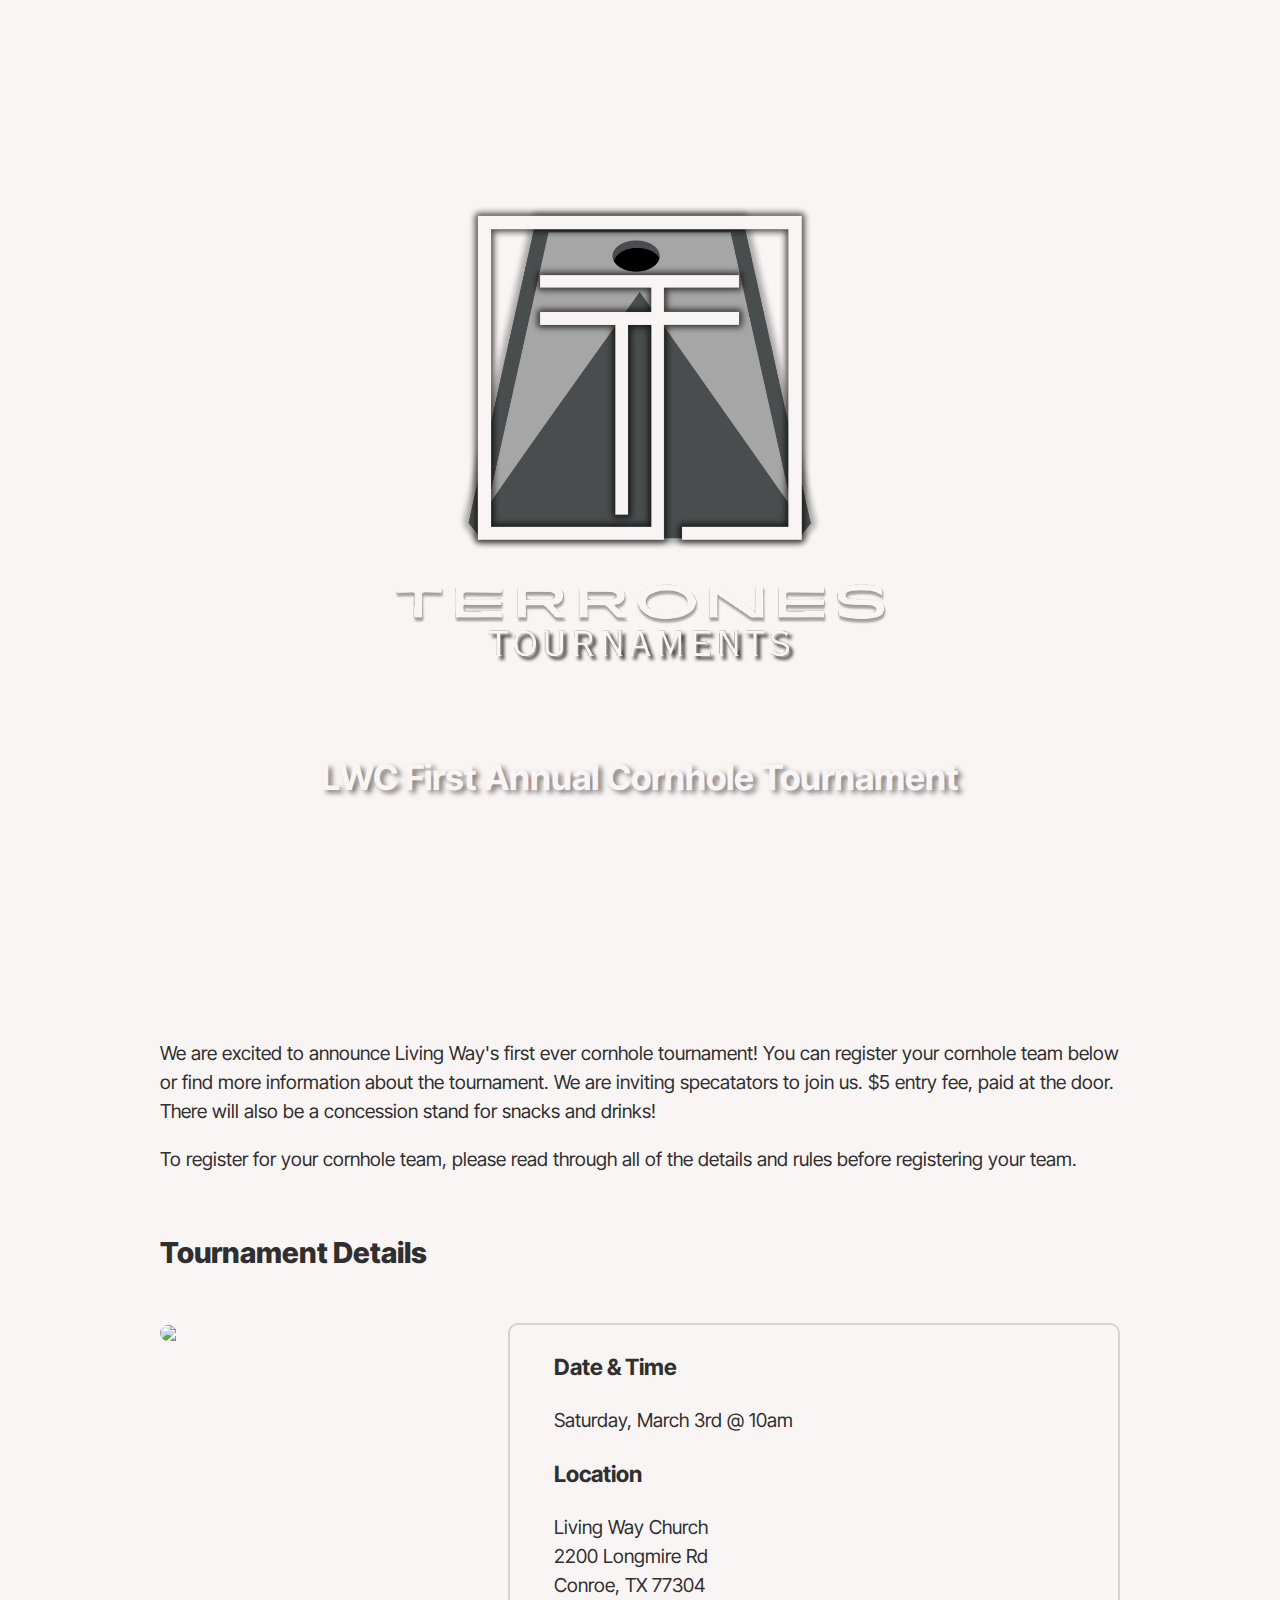
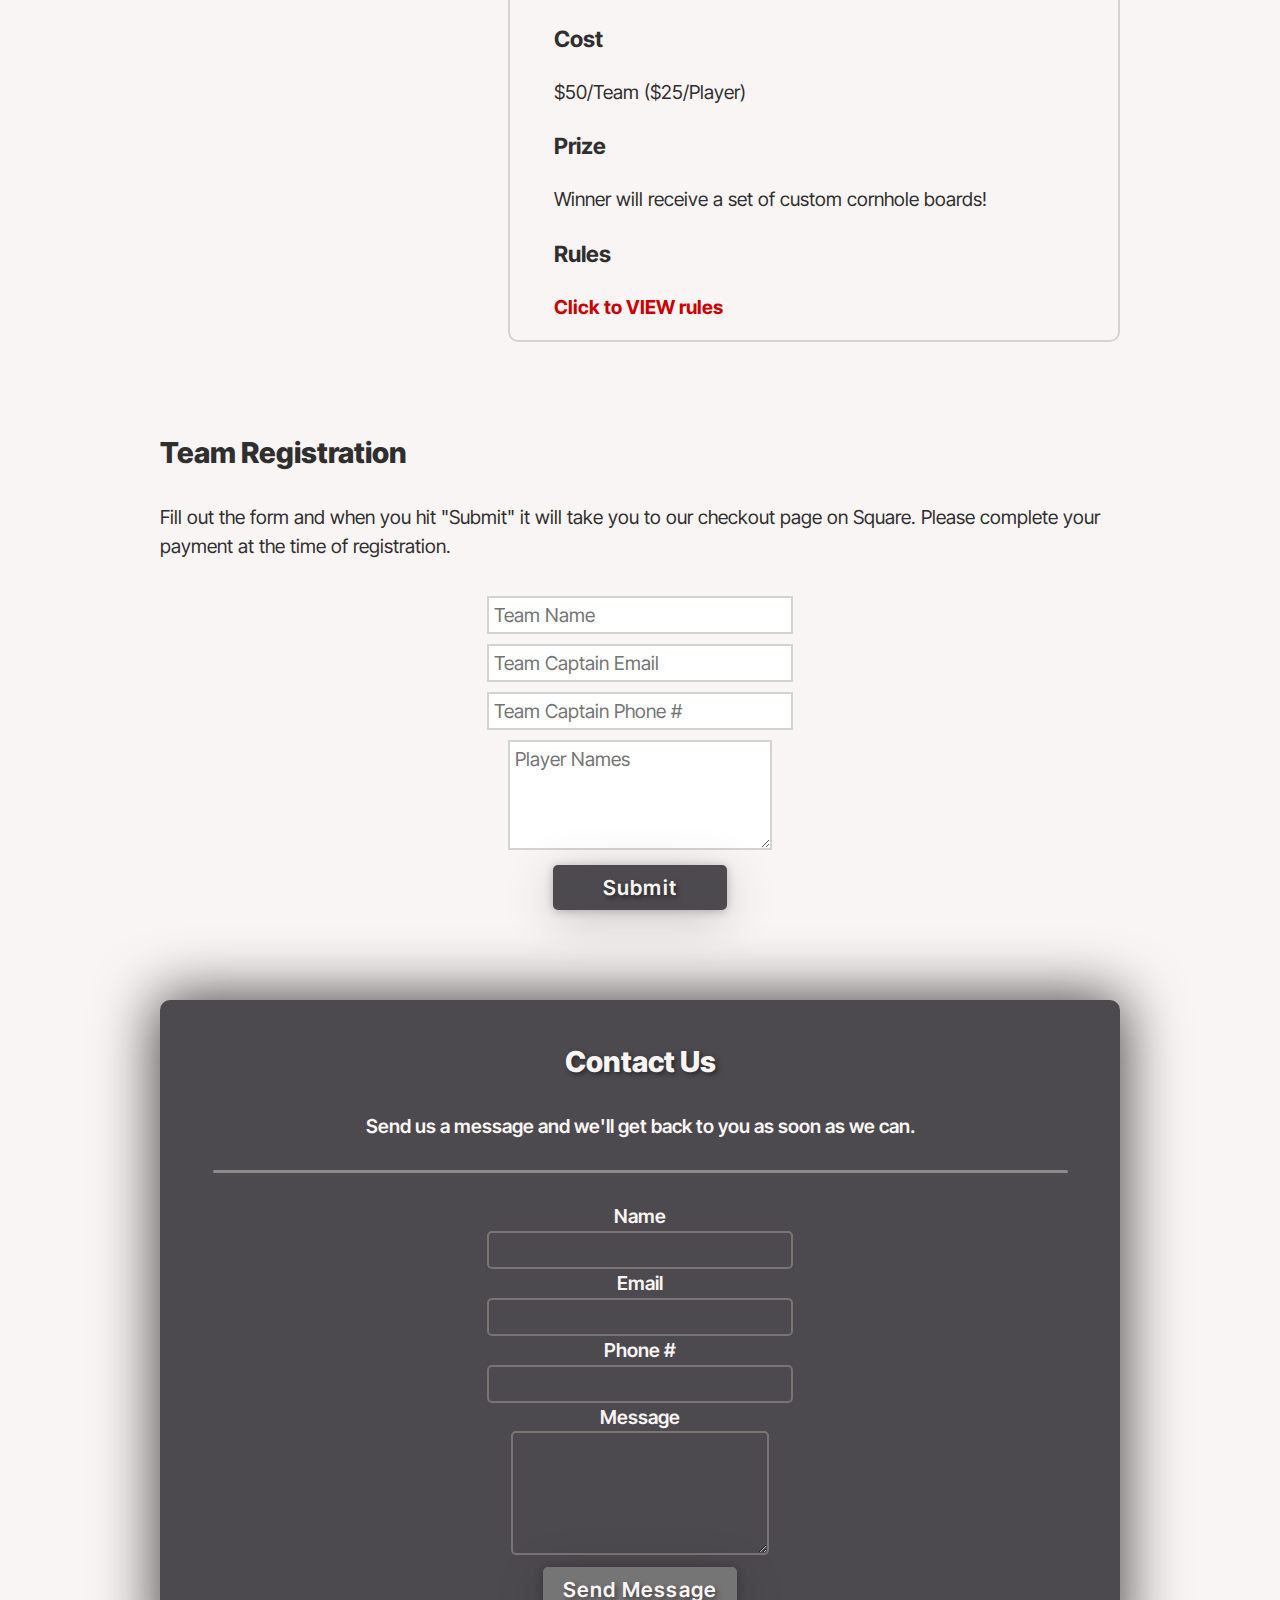
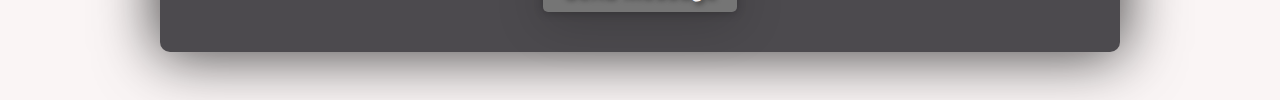
==== index.html @ 31ad22fb "Add files via upload" ====
<!DOCTYPE html>
<html lang="en">
<head>
    <meta charset="UTF-8">
    <meta name="viewport" content="width=device-width, initial-scale=1.0">
    <link rel="stylesheet" href="styles.css">
    <link rel="stylesheet" href="mq-styles.css">

    <title>Cornhole Registration</title>


</head>
<body>
        <header>
            <div id="logo">
                <img src="logo-shadow.svg">
            </div>
            <div>
                <h1>LWC First Annual Cornhole Tournament</h1>
            </div>
        </header>

        <main>
            <p>We are excited to announce Living Way's first ever cornhole tournament! You can register your cornhole team below or find more information about the tournament. We are inviting specatators to join us. $5 entry fee, paid at the door. There will also be a concession stand for snacks and drinks!</p>
            <p>To register for your cornhole team, please read through all of the details and rules before registering your team.</p>

            <section id="details">
                <h2>Tournament Details</h2>
                
                <div id="details-div">
                    <div>
                        <img src="details-img2.svg">
                    </div>
                    <div id="details-content">
                        <ul>
                            <li><h3>Date & Time</h3>Saturday, March 3rd @ 10am</li>
                            <li><h3>Location</h3>Living Way Church<br>2200 Longmire Rd<br>Conroe, TX 77304</li>
                            <li><h3>Cost</h3>$50/Team ($25/Player)</li>
                            <li><h3>Prize</h3>Winner will receive a set of custom cornhole boards!</li>
                            <li><h3>Rules</h3><a href="Corn Hole Rules.doc" target="_blank"
                                rel="noopener" ><strong>Click to VIEW rules</strong></a></li>
                        </ul>
                    </div>
                </div>
            </section>

            <section id="form">
                <h2>Team Registration</h2>
                <p>Fill out the form and when you hit "Submit" it will take you to our checkout page on Square. Please complete your payment at the time of registration.</p>
                
                <div id="form-div">
                    <form id="registration-form" action="https://api.web3forms.com/submit" method="POST">
                        <input type="hidden" name="access_key" value="31a0601c-e412-4dc1-ada0-39ba0cebb1fd">
                        <input type="text" placeholder="Team Name" id="team-name" name="Team Name" required>
                        <input type="email" placeholder="Team Captain Email" id="team-email" name="Team Caption's Email" required>
                        <input type="tel" placeholder="Team Captain Phone #" id="team-phone" name="Team Caption's Phone #" required>
                        <textarea id="team-players" placeholder="Player Names" name="Team Players" required></textarea>

                        <input type="checkbox" name="botcheck" class="hidden" style="display: none;">

                        <input type="hidden" name="redirect" value="https://square.link/u/a7g8qgEk">
                        <button type="submit">Submit</button>
                    </form>
                </div>
            </section>

            <section id="contact">
                <h2>Contact Us</h2>
                <p>Send us a message and we'll get back to you as soon as we can.</p>
                <div id="line"></div>

                <div id="contact-form">
                    <form action="https://api.web3forms.com/submit" method="POST">
                        <!-- Replace with your Access Key -->
                        <input type="hidden" name="access_key" value="31a0601c-e412-4dc1-ada0-39ba0cebb1fd">
                    
                        <!-- Form Inputs. Each input must have a name="" attribute -->
                        
                        <label for="name">Name</label>
                        <div>
                            <input type="text" name="Name" id="name" required>
                        </div>
                        
                        <label for="email">Email</label>
                        <div>
                            <input type="email" name="Email" id="email" required>
                        </div>

                        <label for="number">Phone #</label>
                        <div>
                            <input type="tel" name="Number" id="number" required>
                        </div>
                        
                        <label for="message">Message</label>
                        <div>
                            <textarea name="Message" id="message" required></textarea>
                        </div>
                    
                        <!-- Honeypot Spam Protection -->
                        <input type="checkbox" name="botcheck" class="hidden" style="display: none;">
                    
                        <!-- Custom Confirmation / Success Page -->
                        <!-- <input type="hidden" name="redirect" value="https://mywebsite.com/thanks.html"> -->
                    
                        <button type="submit">Send Message</button>
                    
                    </form>
                </div>
            </section>
        </main>
</body>
</html>
---- styles.css ----
@import url('https://fonts.googleapis.com/css2?family=Inter+Tight:ital,wght@0,100..900;1,100..900&family=Anton&display=swap');


body {
    margin: 0;
    padding: 0;
    height: 100vh;
    background-color: #faf5f5;
    text-align: center;
}

header {
    /* background-color: #263d36; */
    background-image: url("background.svg");
    background-position: center top;
    background-repeat: no-repeat;
    background-size: cover;
    line-height: 1.2;
    padding: 10vw 2em;
    text-align: center;
}

main {
    margin: 0 auto;
    padding: 3em 1em;
    max-width: 60em;
    line-height: 1.5;
    color: #302f2f;
    font-family: "Inter Tight";
}

.default {
    /* padding: 0 10px;
    margin: auto;
    position: relative;
    width: 100%;
    max-width: 1280px; */
}

#logo img {
    max-width: 600px;
}

#logo img,
#details img {
    width: 100%;
}

#details img {
    border-radius: 8px;
}

h1 {
    font-size: 2.2rem;
    margin-bottom: 1.3em;
    color: #faf5f5;
    /* font-family: "Anton"; */
    font-family: "Inter Tight";
    text-shadow: 4px 3px 5px rgba(0,0,0,0.5);
}

h2 {
    margin-top: 1em;
    margin-bottom: 1em;
    padding-top: 1em;
    text-align: left;
    font-size: 1.8rem;
    font-weight: 800;
}

p {
    text-align: left;
    max-width: 60em;
    font-size: 1.2rem;
}

#details h2 {
    margin-bottom: 1.7em;
}

#details-content {
    background-color: #faf5f5;
    padding: 2px 4px;
    text-align: left;
    border: 2px solid #d3d3d3;
    border-radius: 10px;
}

ul {
    list-style: none;
}

li {
    font-size: 1.2rem;
}

a {
    color: #c00;
    text-decoration: none;
}

#details,
#form,
#contact {
    /* padding-top: 1rem; */
    padding-bottom: 2rem;
}

#registration-form {
    display: flex;
    flex-direction: column;
    align-items: center;
    gap: 10px;
}

#team-name,
#team-email,
#team-phone,
#team-players {
    font-size: 1.2rem;
    padding: 5px;
    font-family: "Inter Tight";
    border: 2px solid #d3d3d3;
}

#team-players {
    width: 13em;
    height: 5em;
    color: #302f2f;
}

#team-players:focus,
#team-name:focus,
#team-email:focus,
#team-phone:focus {
    color: #302f2f;
}

/* #team-players input, select, textarea {
    color: #302f2f;
} */

#form-div {
    padding-top: 1em;
}

#form-div button {
    background-color: #4c4a4e;
    color: #faf5f5;
    border-style: none;
    border-radius: 5px;
    padding: 10px 50px;
    cursor: pointer;
    font-family: "Inter Tight";
    font-size: 1.3rem;
    font-weight: 600;
    letter-spacing: 1.2px;
    margin-top: 5px;
    box-shadow: 0 1px 10px 0 rgba(0,0,0,0.24),0 10px 50px 0 rgba(0,0,0,0.19);
    text-shadow: 2px 3px 5px rgba(0,0,0,0.51);
}

#contact {
    display: flex;
    flex-direction: column;
    align-items: center;
    gap: 10px;
    background-color: #4c4a4e;
    margin-top: 3em;
    padding: 40px 5px;
    border-radius: 10px;
    font-size: 1.2rem;
    color: #faf5f5;
    font-weight: 600;
    -webkit-box-shadow: 0px 0px 60px 3px rgba(0,0,0,0.75);
    -moz-box-shadow: 0px 0px 60px 3px rgba(0,0,0,0.75);
    box-shadow: 0px 0px 60px 3px rgba(0,0,0,0.75);
       
} 

#contact h2 {
    margin: 0;
    padding-top: .0;
    text-shadow: 2px 2px 5px rgba(0,0,0,0.51);
}

#contact h2,
#contact p {
    padding: 0 1em;
    text-align: center;
}

#line {
    background-color: #8b8b8a;
    width: 90%;
    height: 3px;
    border-radius: 5px;
    margin-bottom: 1em;
}

/* #contact-form {
    display: flex;
    flex-direction: column;
    align-items: center;
    gap: 10px;
    background-color: #4c4a4e;
    padding: 40px 5px;
    border-radius: 10px;
    font-size: 1.2rem;
    color: #faf5f5;
    font-weight: 600;
    -webkit-box-shadow: 6px 6px 22px -8px rgba(0,0,0,0.75);
    -moz-box-shadow: 6px 6px 22px -8px rgba(0,0,0,0.75);
    box-shadow: 6px 6px 22px -8px rgba(0,0,0,0.75);
} */

#contact-form input {
    font-size: 1.2rem;
    padding: 5px;
    border-radius: 5px;
    border: 2px solid ;
    border: 2px solid #797574;
    background-color: #4c4a4e;
    color: #faf5f5;
    font-family: "Inter Tight";
}

#contact-form textarea {
    font-size: 1.2rem;
    width: 13em;
    height: 6em;
    border-radius: 5px;
    border: 2px solid #797574;
    background-color: #4c4a4e;
    color: #faf5f5;
    font-family: "Inter Tight";
}

#contact-form input:focus,
#contact-form textarea:focus {
    color: #faf5f5;
    font-size: 1.2rem;
    background-color: #797574;
    outline: none;
    font-family: "Inter Tight";
}

/* #message input, select, textarea {
    color: #faf5f5;
    font-family: "Inter Tight";

} */

#contact-form button {
    background-color: #757575;
    color: #faf5f5;
    border-style: none;
    border-radius: 5px;
    padding: 10px 20px;
    cursor: pointer;
    font-family: "Inter Tight";
    font-size: 1.3rem;
    font-weight: 600;
    letter-spacing: 1.2px;
    margin-top: 5px;
    box-shadow: 0 1px 10px 0 rgba(0,0,0,0.24),0 10px 50px 0 rgba(0,0,0,0.19);
    text-shadow: 2px 3px 5px rgba(0,0,0,0.51);
}

#contact-form button:focus,
#form-div button:focus {
    outline: none;
}
---- mq-styles.css ----
@media screen and (min-width: 856px) {
    #details-div {
        display: flex;
        justify-content: space-between; /* Even spacing between items */
        align-items: flex-start; /* Align the top of the items */
        gap: 10px;
    }

    #details-div img {
        flex: 1; /* Allow the image to grow equally with the content */
        max-width: 600px; /* Prevent it from exceeding 600px */
        min-width: 300px; /* Prevent it from becoming too small */
    }

    #details-content {
        flex: 1; /* Match the image's size */
        max-width: 600px; /* Consistent size with the image */
        width: 100%;
        min-width: 300px; /* Prevent it from becoming too small */
    }
}
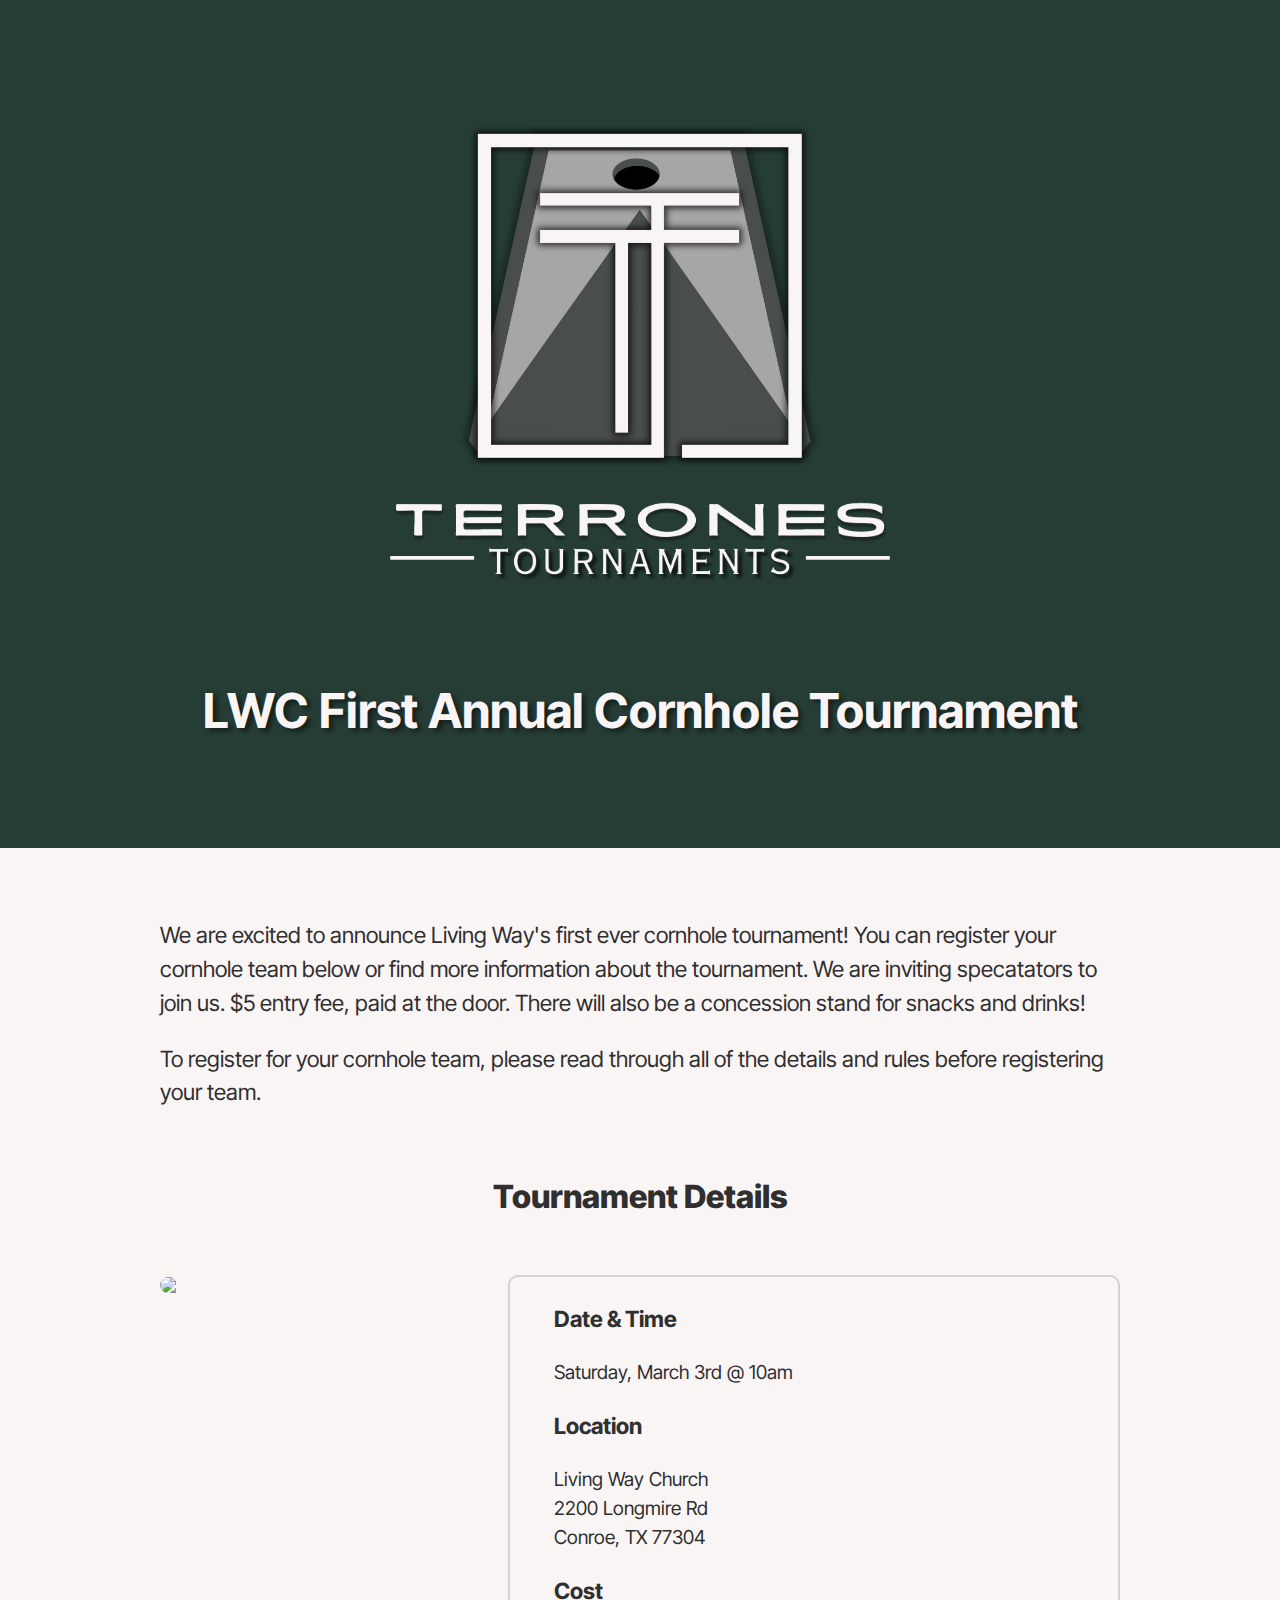
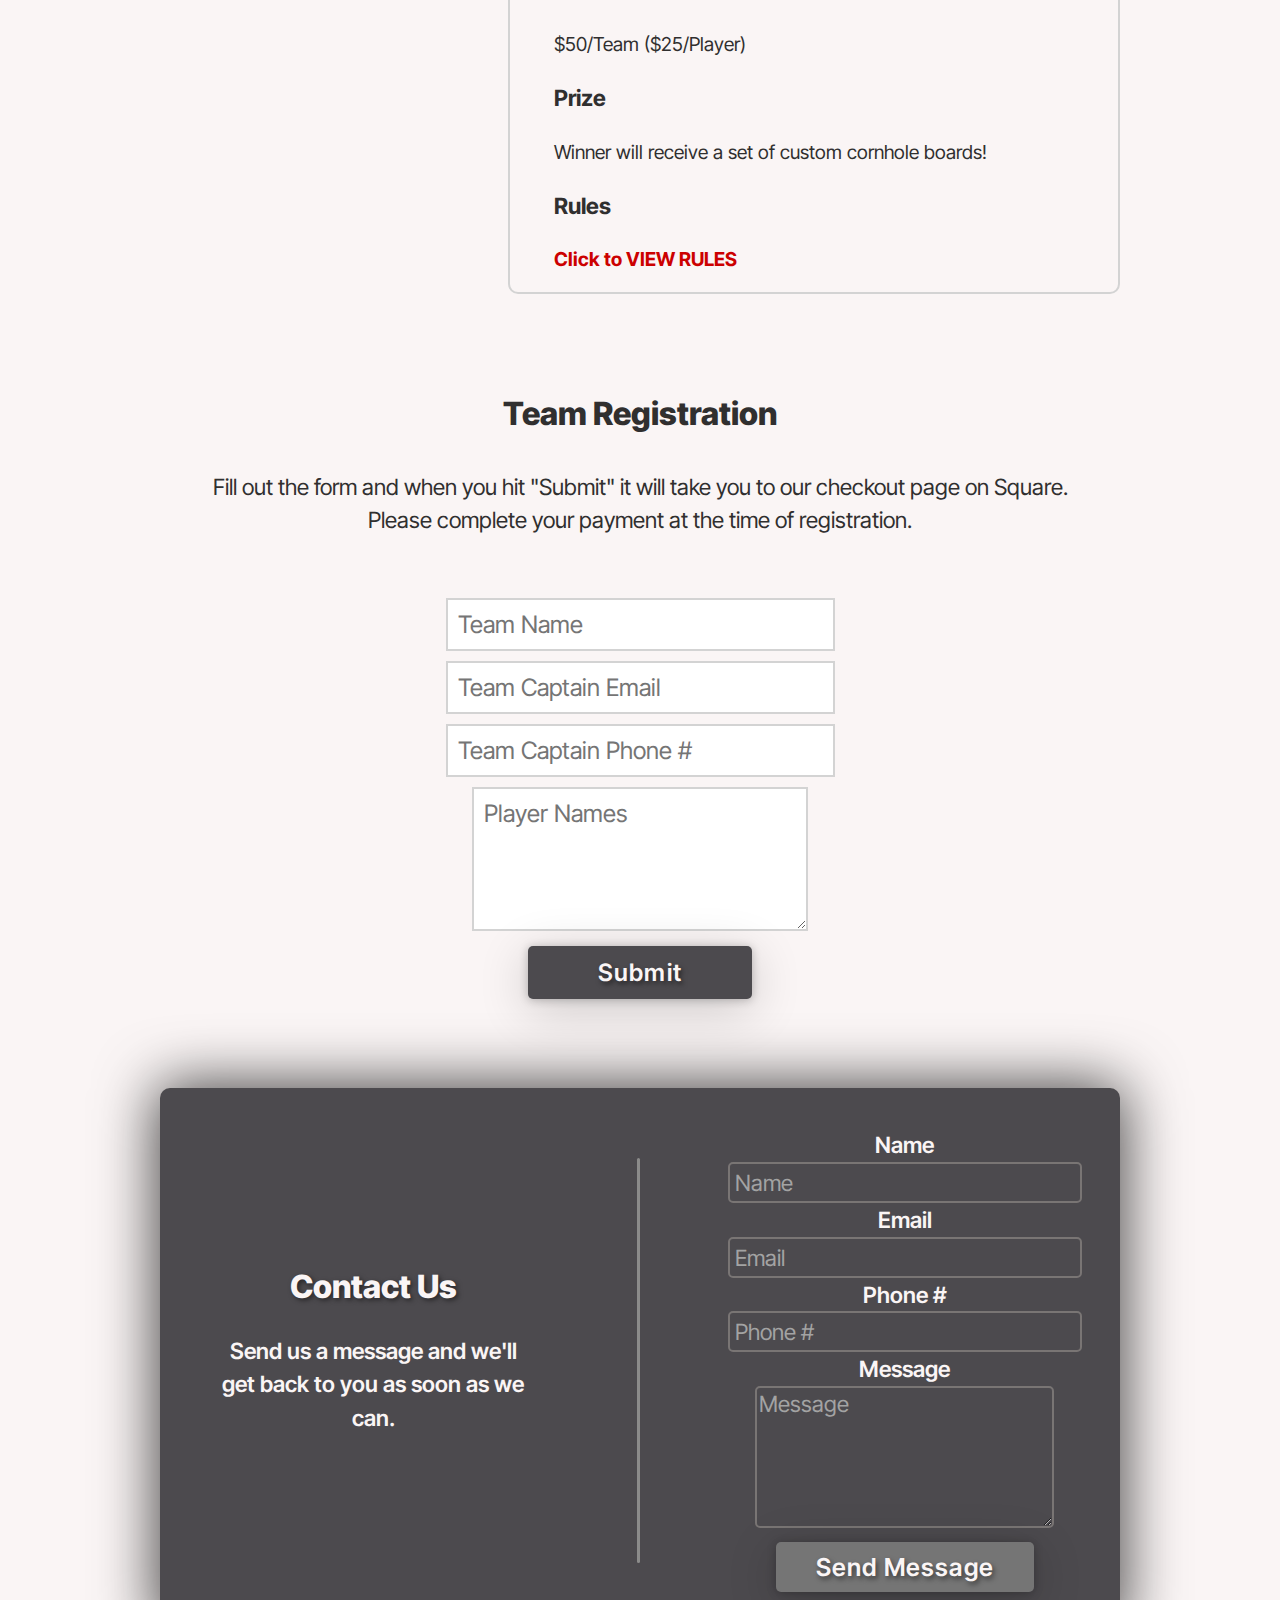
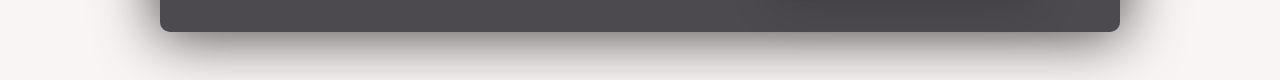
==== commit de13b530: "Add files via upload" ====
--- a/index.html
+++ b/index.html
@@ -6,17 +6,20 @@
     <link rel="stylesheet" href="styles.css">
     <link rel="stylesheet" href="mq-styles.css">
 
-    <title>Cornhole Registration</title>
+    <title>LWC Cornhole Tournament</title>
+    <link rel="icon" href="11.png" type="image/icon type">
 
 
 </head>
 <body>
         <header>
-            <div id="logo">
-                <img src="logo-shadow.svg">
-            </div>
-            <div>
-                <h1>LWC First Annual Cornhole Tournament</h1>
+            <div class="content">
+                <div id="logo">
+                    <img src="logo-shadow.svg">
+                </div>
+                <div>
+                    <h1>LWC First Annual Cornhole Tournament</h1>
+                </div>
             </div>
         </header>
 
@@ -38,7 +41,7 @@
                             <li><h3>Cost</h3>$50/Team ($25/Player)</li>
                             <li><h3>Prize</h3>Winner will receive a set of custom cornhole boards!</li>
                             <li><h3>Rules</h3><a href="Corn Hole Rules.doc" target="_blank"
-                                rel="noopener" ><strong>Click to VIEW rules</strong></a></li>
+                                rel="noopener" ><strong>Click to VIEW RULES</strong></a></li>
                         </ul>
                     </div>
                 </div>
@@ -65,8 +68,10 @@
             </section>
 
             <section id="contact">
-                <h2>Contact Us</h2>
-                <p>Send us a message and we'll get back to you as soon as we can.</p>
+                <div id="contact-content">
+                    <h2>Contact Us</h2>
+                    <p>Send us a message and we'll get back to you as soon as we can.</p>
+                </div>
                 <div id="line"></div>
 
                 <div id="contact-form">
@@ -78,22 +83,22 @@
                         
                         <label for="name">Name</label>
                         <div>
-                            <input type="text" name="Name" id="name" required>
+                            <input type="text" name="Name" id="name" placeholder="Name" required>
                         </div>
                         
                         <label for="email">Email</label>
                         <div>
-                            <input type="email" name="Email" id="email" required>
+                            <input type="email" name="Email" id="email" placeholder="Email" required>
                         </div>
 
                         <label for="number">Phone #</label>
                         <div>
-                            <input type="tel" name="Number" id="number" required>
+                            <input type="tel" name="Number" id="number" placeholder="Phone #" required>
                         </div>
                         
                         <label for="message">Message</label>
                         <div>
-                            <textarea name="Message" id="message" required></textarea>
+                            <textarea name="Message" id="message" placeholder="Message" required></textarea>
                         </div>
                     
                         <!-- Honeypot Spam Protection -->
--- a/styles.css
+++ b/styles.css
@@ -10,7 +10,7 @@
 }
 
 header {
-    /* background-color: #263d36; */
+    background-color: #263d36;
     background-image: url("background.svg");
     background-position: center top;
     background-repeat: no-repeat;
@@ -18,7 +18,13 @@
     line-height: 1.2;
     padding: 10vw 2em;
     text-align: center;
-}
+    display: flex;
+    flex-direction: column;
+    justify-content: center;
+    align-items: center;
+    height: 70vh;
+}
+
 
 main {
     margin: 0 auto;
@@ -29,15 +35,8 @@
     font-family: "Inter Tight";
 }
 
-.default {
-    /* padding: 0 10px;
-    margin: auto;
-    position: relative;
-    width: 100%;
-    max-width: 1280px; */
-}
-
-#logo img {
+#logo img,
+#details img  {
     max-width: 600px;
 }
 
@@ -102,7 +101,6 @@
 #details,
 #form,
 #contact {
-    /* padding-top: 1rem; */
     padding-bottom: 2rem;
 }
 
@@ -161,6 +159,8 @@
 }
 
 #contact {
+    max-width: 60em;
+    margin: 0 auto;
     display: flex;
     flex-direction: column;
     align-items: center;
@@ -180,7 +180,7 @@
 
 #contact h2 {
     margin: 0;
-    padding-top: .0;
+    padding-top: 0;
     text-shadow: 2px 2px 5px rgba(0,0,0,0.51);
 }
 
@@ -198,22 +198,6 @@
     margin-bottom: 1em;
 }
 
-/* #contact-form {
-    display: flex;
-    flex-direction: column;
-    align-items: center;
-    gap: 10px;
-    background-color: #4c4a4e;
-    padding: 40px 5px;
-    border-radius: 10px;
-    font-size: 1.2rem;
-    color: #faf5f5;
-    font-weight: 600;
-    -webkit-box-shadow: 6px 6px 22px -8px rgba(0,0,0,0.75);
-    -moz-box-shadow: 6px 6px 22px -8px rgba(0,0,0,0.75);
-    box-shadow: 6px 6px 22px -8px rgba(0,0,0,0.75);
-} */
-
 #contact-form input {
     font-size: 1.2rem;
     padding: 5px;
@@ -240,16 +224,15 @@
 #contact-form textarea:focus {
     color: #faf5f5;
     font-size: 1.2rem;
-    background-color: #797574;
+    background-color: #5e5d5f;
     outline: none;
     font-family: "Inter Tight";
 }
 
-/* #message input, select, textarea {
-    color: #faf5f5;
-    font-family: "Inter Tight";
-
-} */
+#contact-form input::placeholder,
+#contact-form textarea::placeholder{
+    color: #a3a3a3;
+}
 
 #contact-form button {
     background-color: #757575;
--- a/mq-styles.css
+++ b/mq-styles.css
@@ -1,4 +1,22 @@
 @media screen and (min-width: 856px) {
+    header {
+        padding: 5vw 2em; /* Reduce top and bottom padding */
+        height: 80vh; /* Make the header less tall */
+    }
+
+    header h1 {
+        font-size: 3rem; /* Larger font size for bigger screens */
+    }
+
+    h2 {
+        font-size: 2rem;
+        text-align: center;
+    }
+
+    p {
+        font-size: 1.4rem;
+    }
+
     #details-div {
         display: flex;
         justify-content: space-between; /* Even spacing between items */
@@ -18,4 +36,67 @@
         width: 100%;
         min-width: 300px; /* Prevent it from becoming too small */
     }
+
+    #form p {
+        text-align: center;
+        max-width: 40em;
+        margin: 0 auto;
+        margin-bottom: 2em;
+    }
+
+    #team-name,
+    #team-email,
+    #team-phone,
+    #team-players {
+        font-size: 1.5rem;
+        padding: 10px;
+    }
+
+    #team-players {
+        width: 13em;
+        height: 5em;
+    }
+    #form-div button {
+        padding: 12px 70px;
+        font-size: 1.5em;
+    }
+
+    #contact {
+        flex-direction: row;
+        align-items: center;
+        justify-content: space-evenly;
+        gap: 5px;
+    }
+
+    #contact-content {
+        text-align: left;
+        max-width: 350px;
+    }
+
+    #line {
+        width: 3px;
+        height: 45vh; 
+        margin: 0 50px;
+    }
+
+    #contact-form {
+        font-size: 1.4rem;
+    }
+
+    #contact-form input {
+        font-size: 1.4rem;
+    }
+    #contact-form textarea {
+        font-size: 1.4rem;
+    }
+
+    #contact-form input:focus,
+    #contact-form textarea:focus {
+        font-size: 1.4rem;
+    }
+
+    #contact-form button {
+        padding: 10px 40px;
+        font-size: 1.1em;
+    }
 }
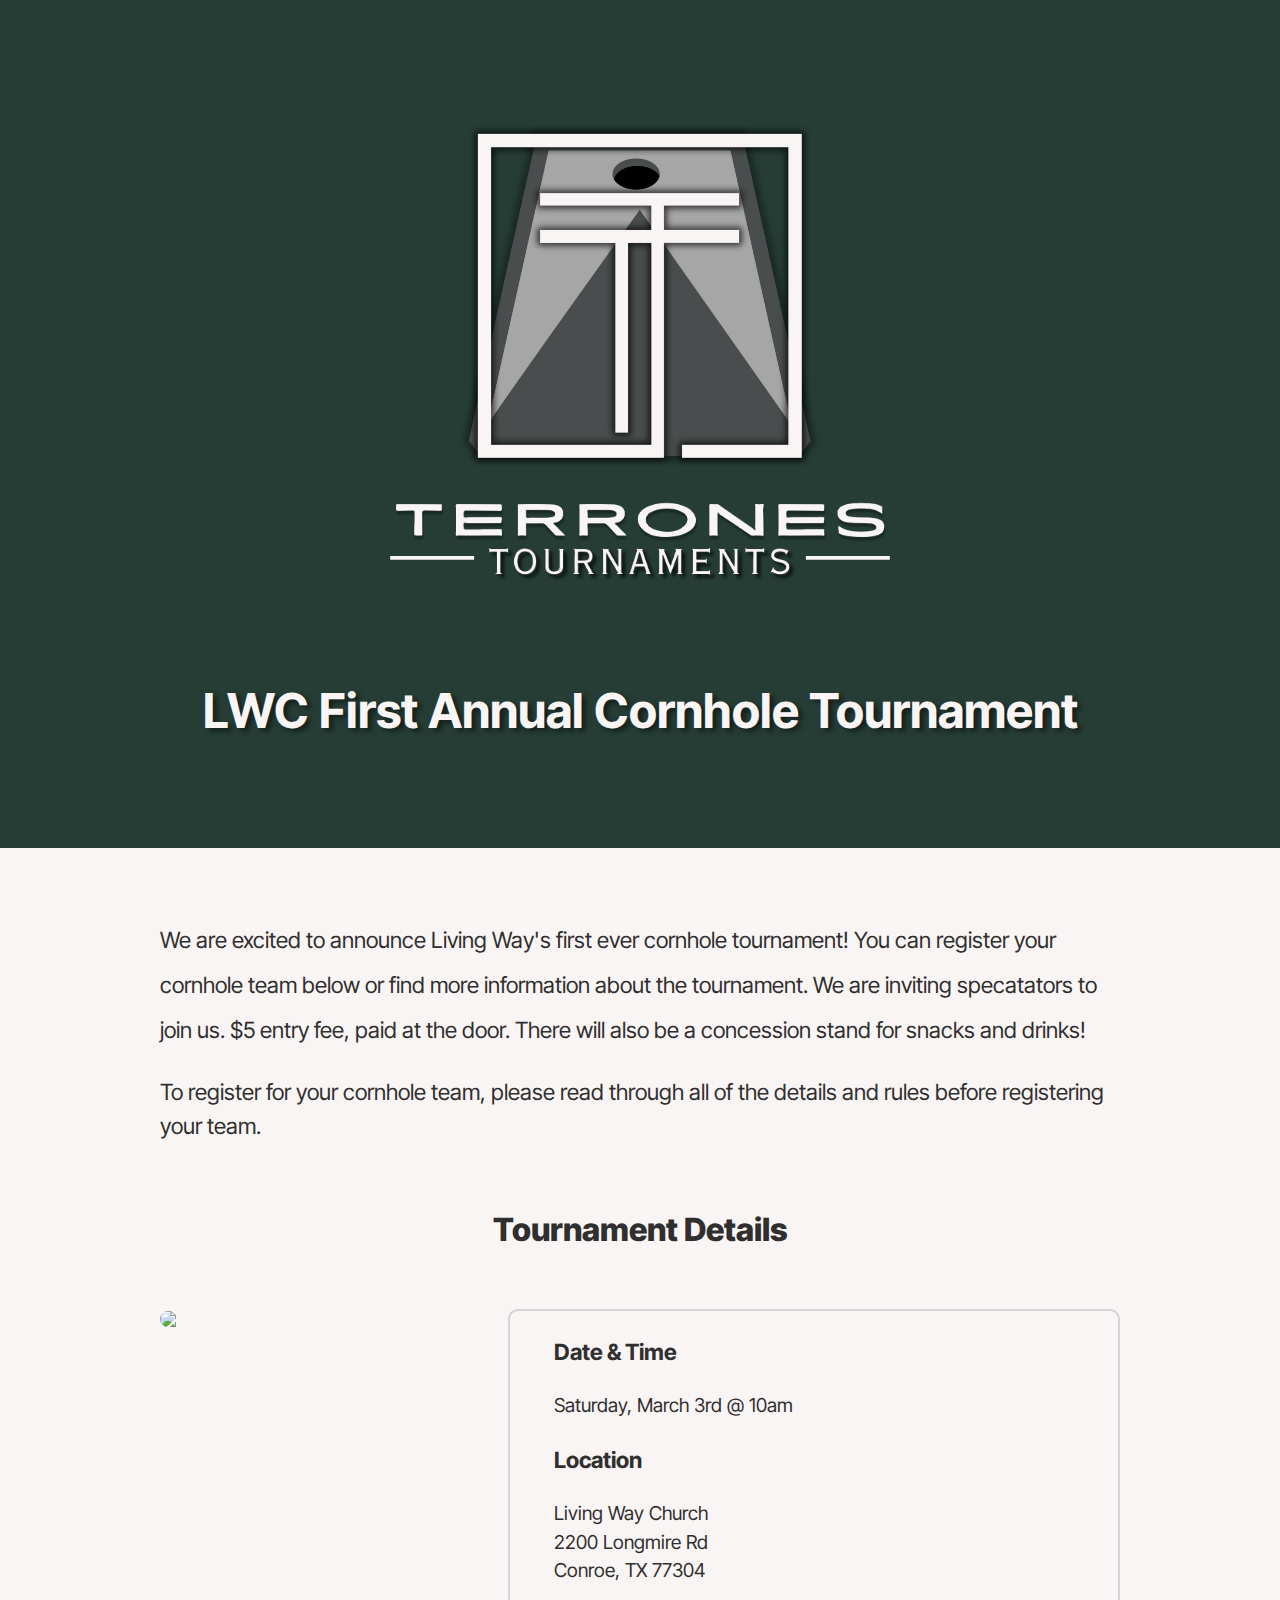
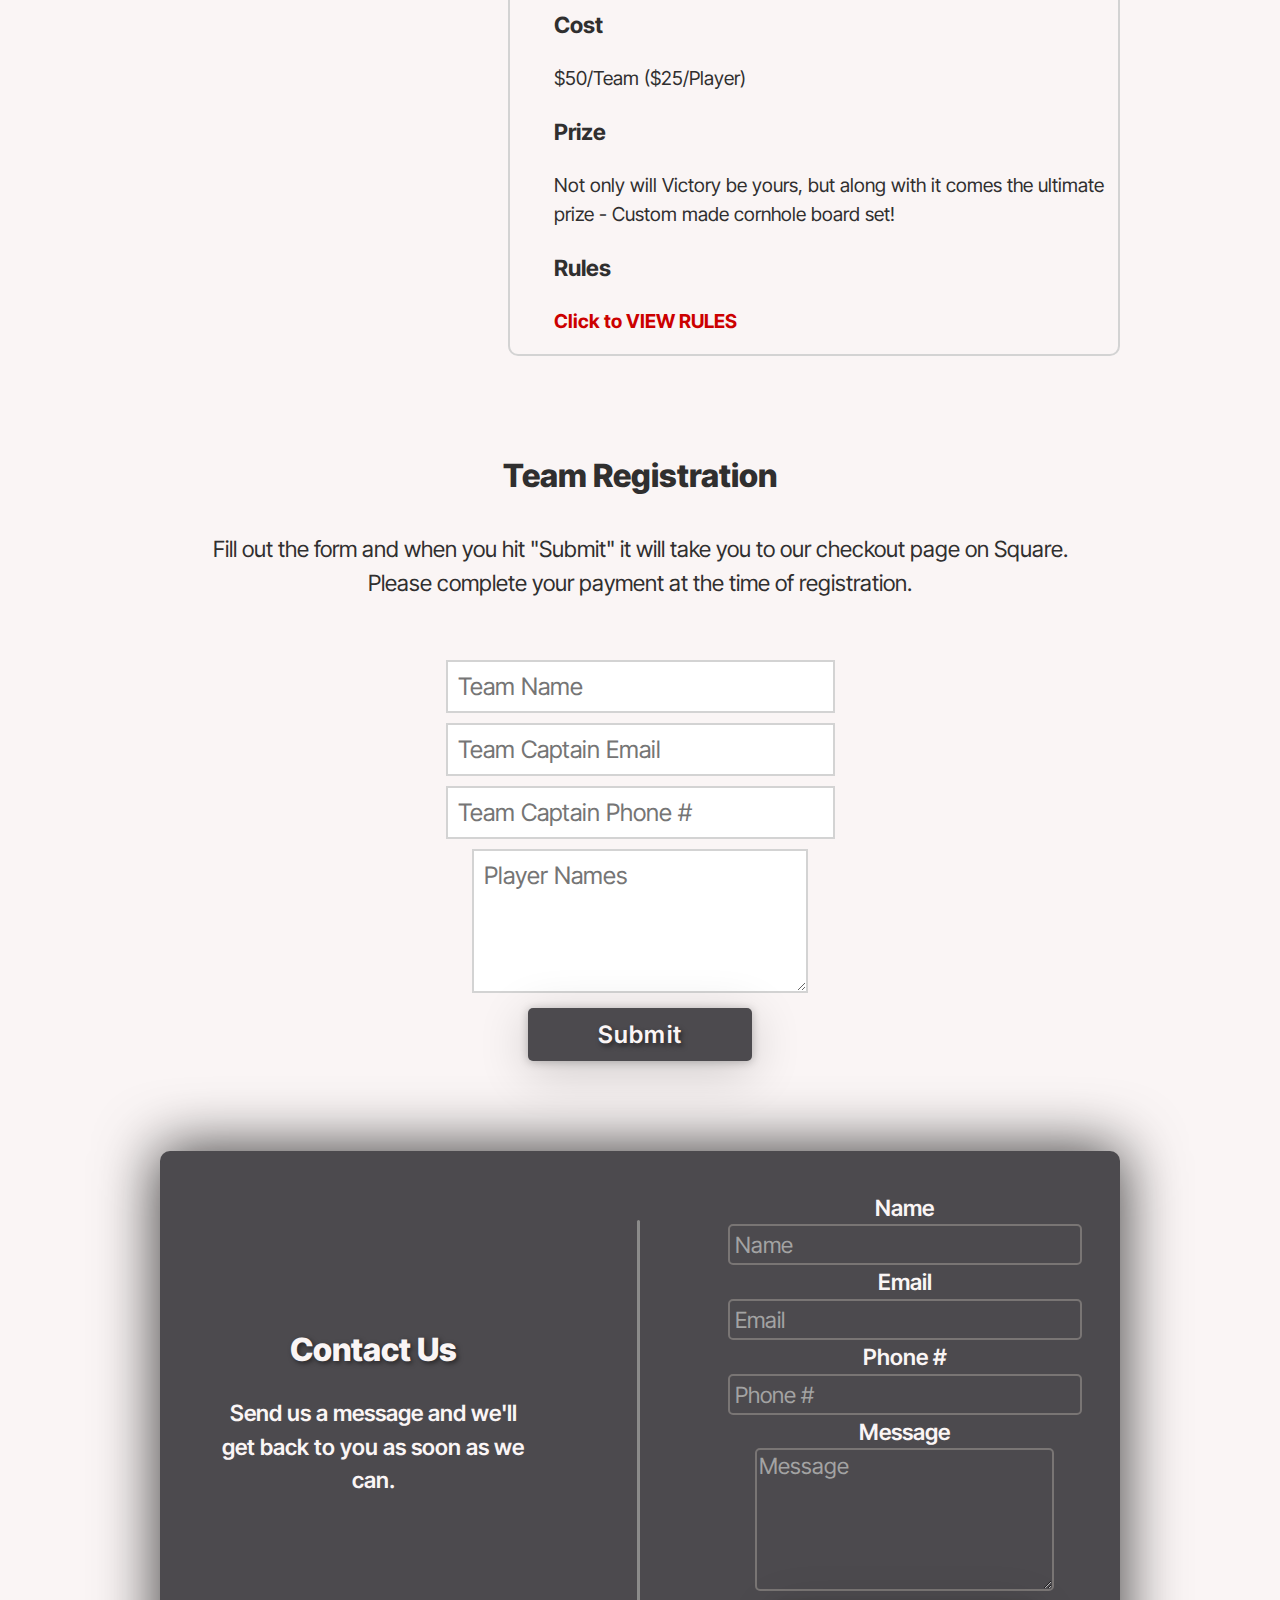
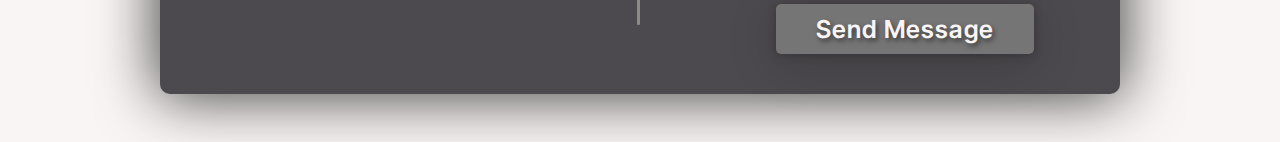
==== commit c1f9229c: "Add files via upload" ====
--- a/index.html
+++ b/index.html
@@ -24,7 +24,7 @@
         </header>
 
         <main>
-            <p>We are excited to announce Living Way's first ever cornhole tournament! You can register your cornhole team below or find more information about the tournament. We are inviting specatators to join us. $5 entry fee, paid at the door. There will also be a concession stand for snacks and drinks!</p>
+            <p id="main-p">We are excited to announce Living Way's first ever cornhole tournament! You can register your cornhole team below or find more information about the tournament. We are inviting specatators to join us. $5 entry fee, paid at the door. There will also be a concession stand for snacks and drinks!</p>
             <p>To register for your cornhole team, please read through all of the details and rules before registering your team.</p>
 
             <section id="details">
@@ -39,7 +39,7 @@
                             <li><h3>Date & Time</h3>Saturday, March 3rd @ 10am</li>
                             <li><h3>Location</h3>Living Way Church<br>2200 Longmire Rd<br>Conroe, TX 77304</li>
                             <li><h3>Cost</h3>$50/Team ($25/Player)</li>
-                            <li><h3>Prize</h3>Winner will receive a set of custom cornhole boards!</li>
+                            <li><h3>Prize</h3>Not only will Victory be yours, but along with it comes the ultimate prize - Custom made cornhole board set!</li>
                             <li><h3>Rules</h3><a href="Corn Hole Rules.doc" target="_blank"
                                 rel="noopener" ><strong>Click to VIEW RULES</strong></a></li>
                         </ul>
--- a/styles.css
+++ b/styles.css
@@ -35,6 +35,10 @@
     font-family: "Inter Tight";
 }
 
+#main-p {
+    line-height: 2;
+}
+
 #logo img,
 #details img  {
     max-width: 600px;
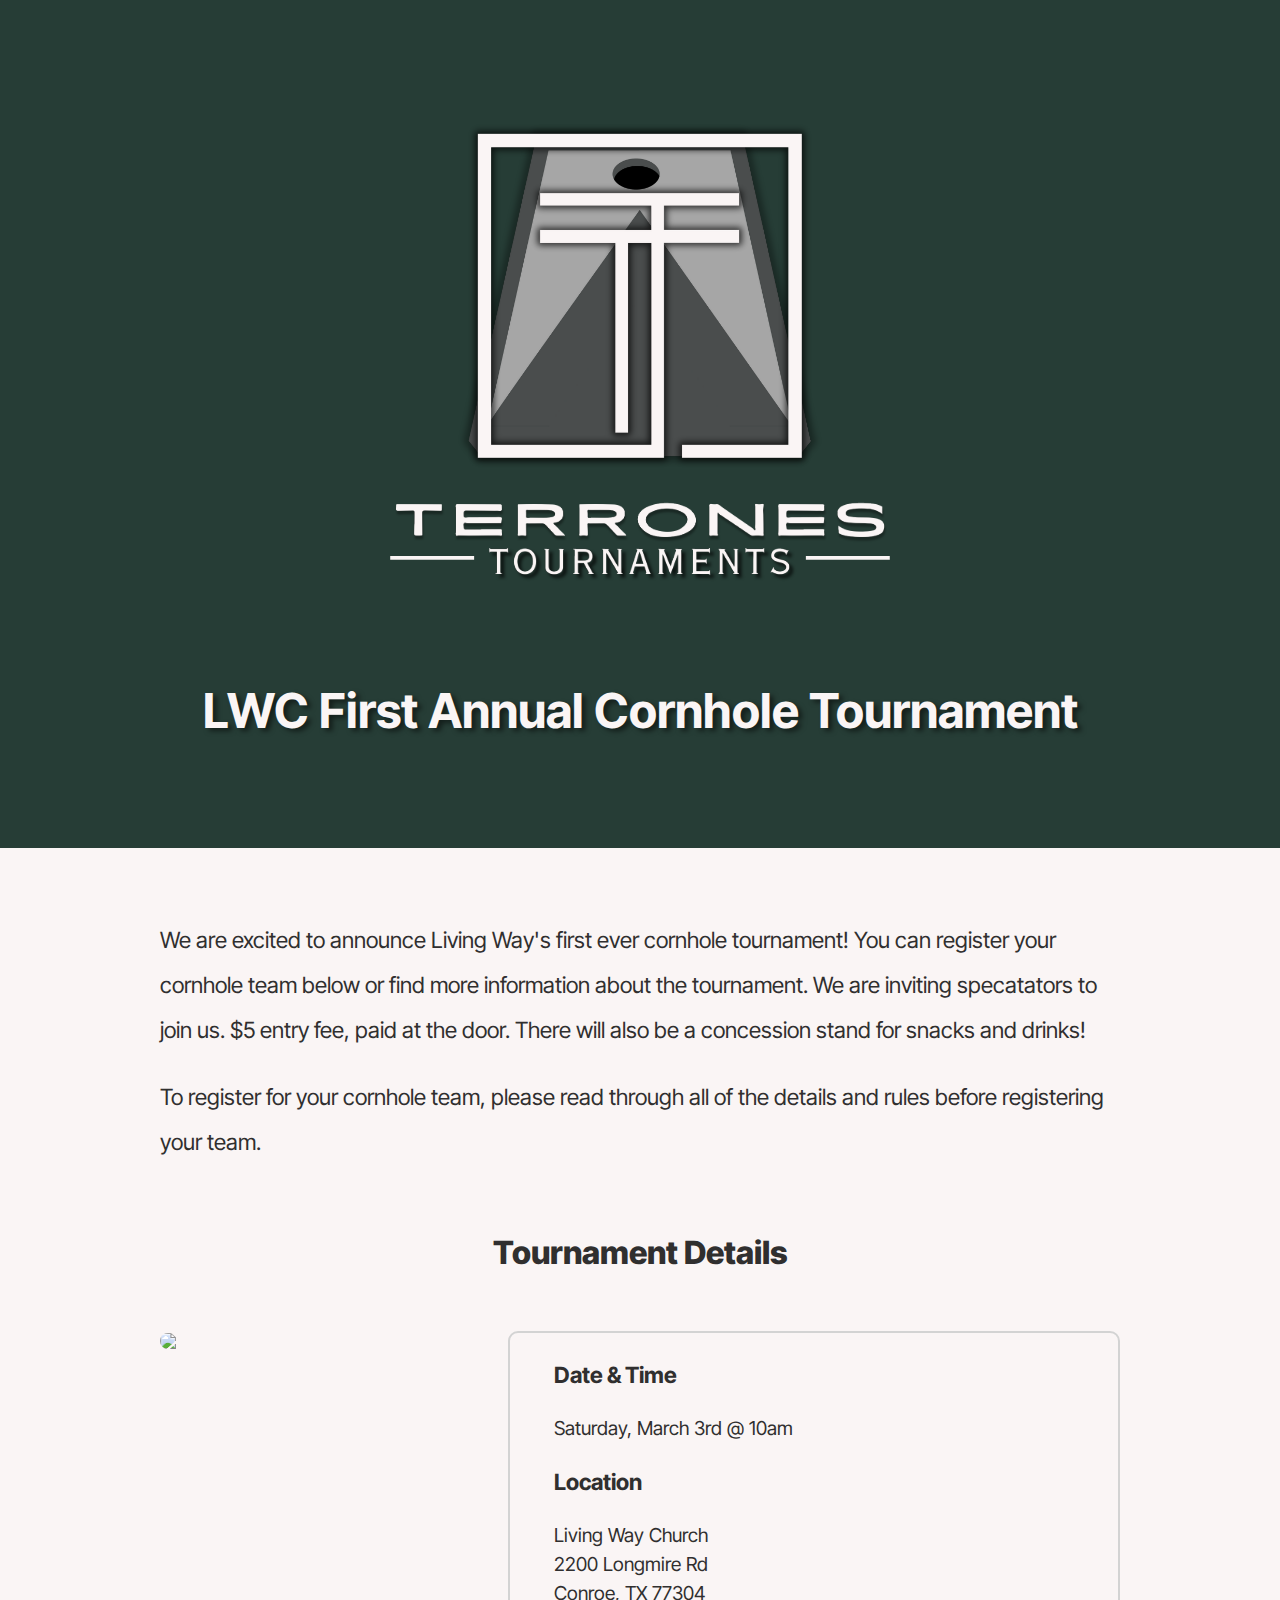
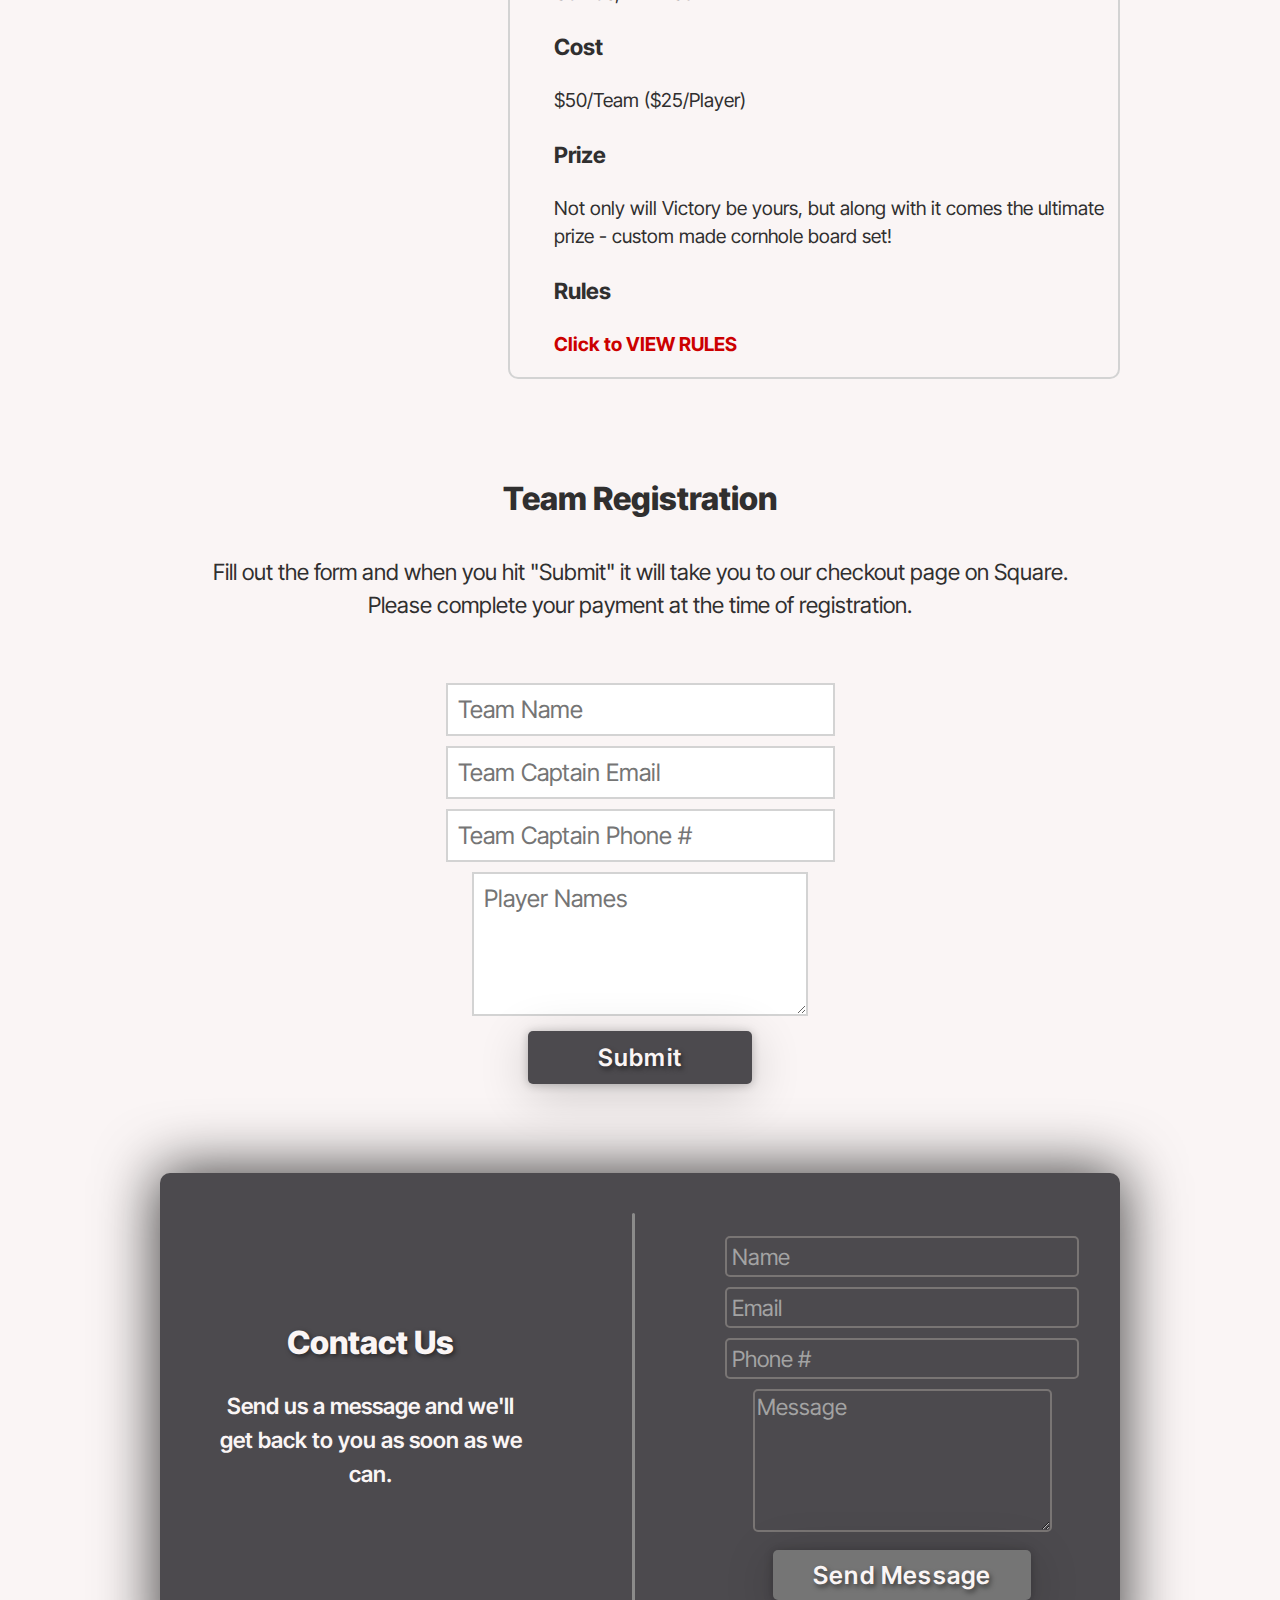
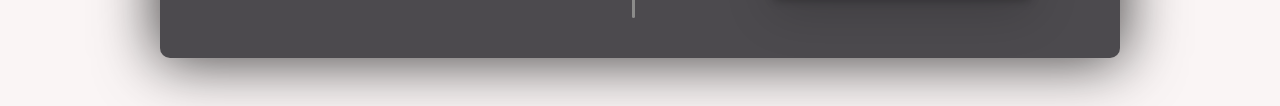
==== commit a0d0d77d: "Add files via upload" ====
--- a/index.html
+++ b/index.html
@@ -25,7 +25,7 @@
 
         <main>
             <p id="main-p">We are excited to announce Living Way's first ever cornhole tournament! You can register your cornhole team below or find more information about the tournament. We are inviting specatators to join us. $5 entry fee, paid at the door. There will also be a concession stand for snacks and drinks!</p>
-            <p>To register for your cornhole team, please read through all of the details and rules before registering your team.</p>
+            <p id="main-p">To register for your cornhole team, please read through all of the details and rules before registering your team.</p>
 
             <section id="details">
                 <h2>Tournament Details</h2>
@@ -39,7 +39,7 @@
                             <li><h3>Date & Time</h3>Saturday, March 3rd @ 10am</li>
                             <li><h3>Location</h3>Living Way Church<br>2200 Longmire Rd<br>Conroe, TX 77304</li>
                             <li><h3>Cost</h3>$50/Team ($25/Player)</li>
-                            <li><h3>Prize</h3>Not only will Victory be yours, but along with it comes the ultimate prize - Custom made cornhole board set!</li>
+                            <li><h3>Prize</h3>Not only will Victory be yours, but along with it comes the ultimate prize - custom made cornhole board set!</li>
                             <li><h3>Rules</h3><a href="Corn Hole Rules.doc" target="_blank"
                                 rel="noopener" ><strong>Click to VIEW RULES</strong></a></li>
                         </ul>
@@ -81,22 +81,22 @@
                     
                         <!-- Form Inputs. Each input must have a name="" attribute -->
                         
-                        <label for="name">Name</label>
+                        <!-- <label for="name">Name</label> -->
                         <div>
                             <input type="text" name="Name" id="name" placeholder="Name" required>
                         </div>
                         
-                        <label for="email">Email</label>
+                        <!-- <label for="email">Email</label> -->
                         <div>
                             <input type="email" name="Email" id="email" placeholder="Email" required>
                         </div>
 
-                        <label for="number">Phone #</label>
+                        <!-- <label for="number">Phone #</label> -->
                         <div>
                             <input type="tel" name="Number" id="number" placeholder="Phone #" required>
                         </div>
                         
-                        <label for="message">Message</label>
+                        <!-- <label for="message">Message</label> -->
                         <div>
                             <textarea name="Message" id="message" placeholder="Message" required></textarea>
                         </div>
--- a/styles.css
+++ b/styles.css
@@ -168,7 +168,7 @@
     display: flex;
     flex-direction: column;
     align-items: center;
-    gap: 10px;
+    gap: 0px;
     background-color: #4c4a4e;
     margin-top: 3em;
     padding: 40px 5px;
@@ -205,6 +205,7 @@
 #contact-form input {
     font-size: 1.2rem;
     padding: 5px;
+    margin: 5px;
     border-radius: 5px;
     border: 2px solid ;
     border: 2px solid #797574;
@@ -215,6 +216,7 @@
 
 #contact-form textarea {
     font-size: 1.2rem;
+    margin: 5px;
     width: 13em;
     height: 6em;
     border-radius: 5px;
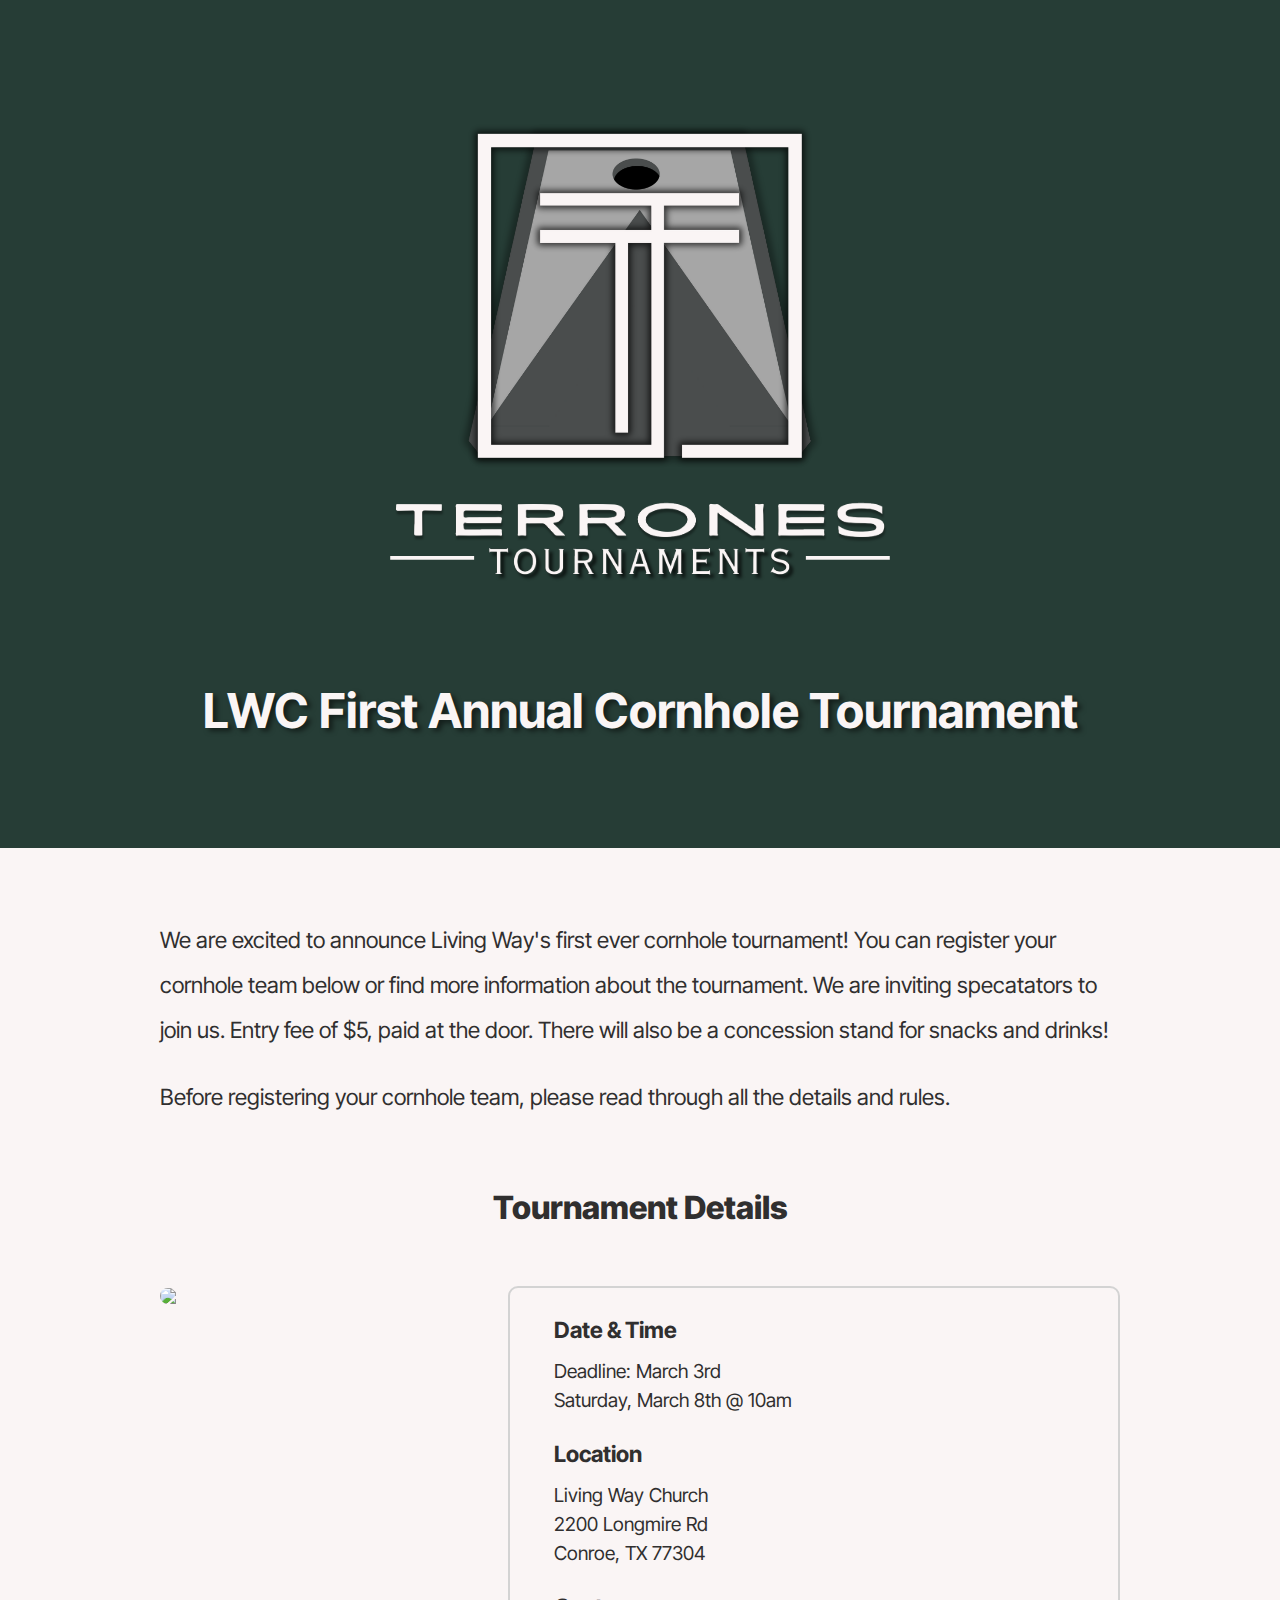
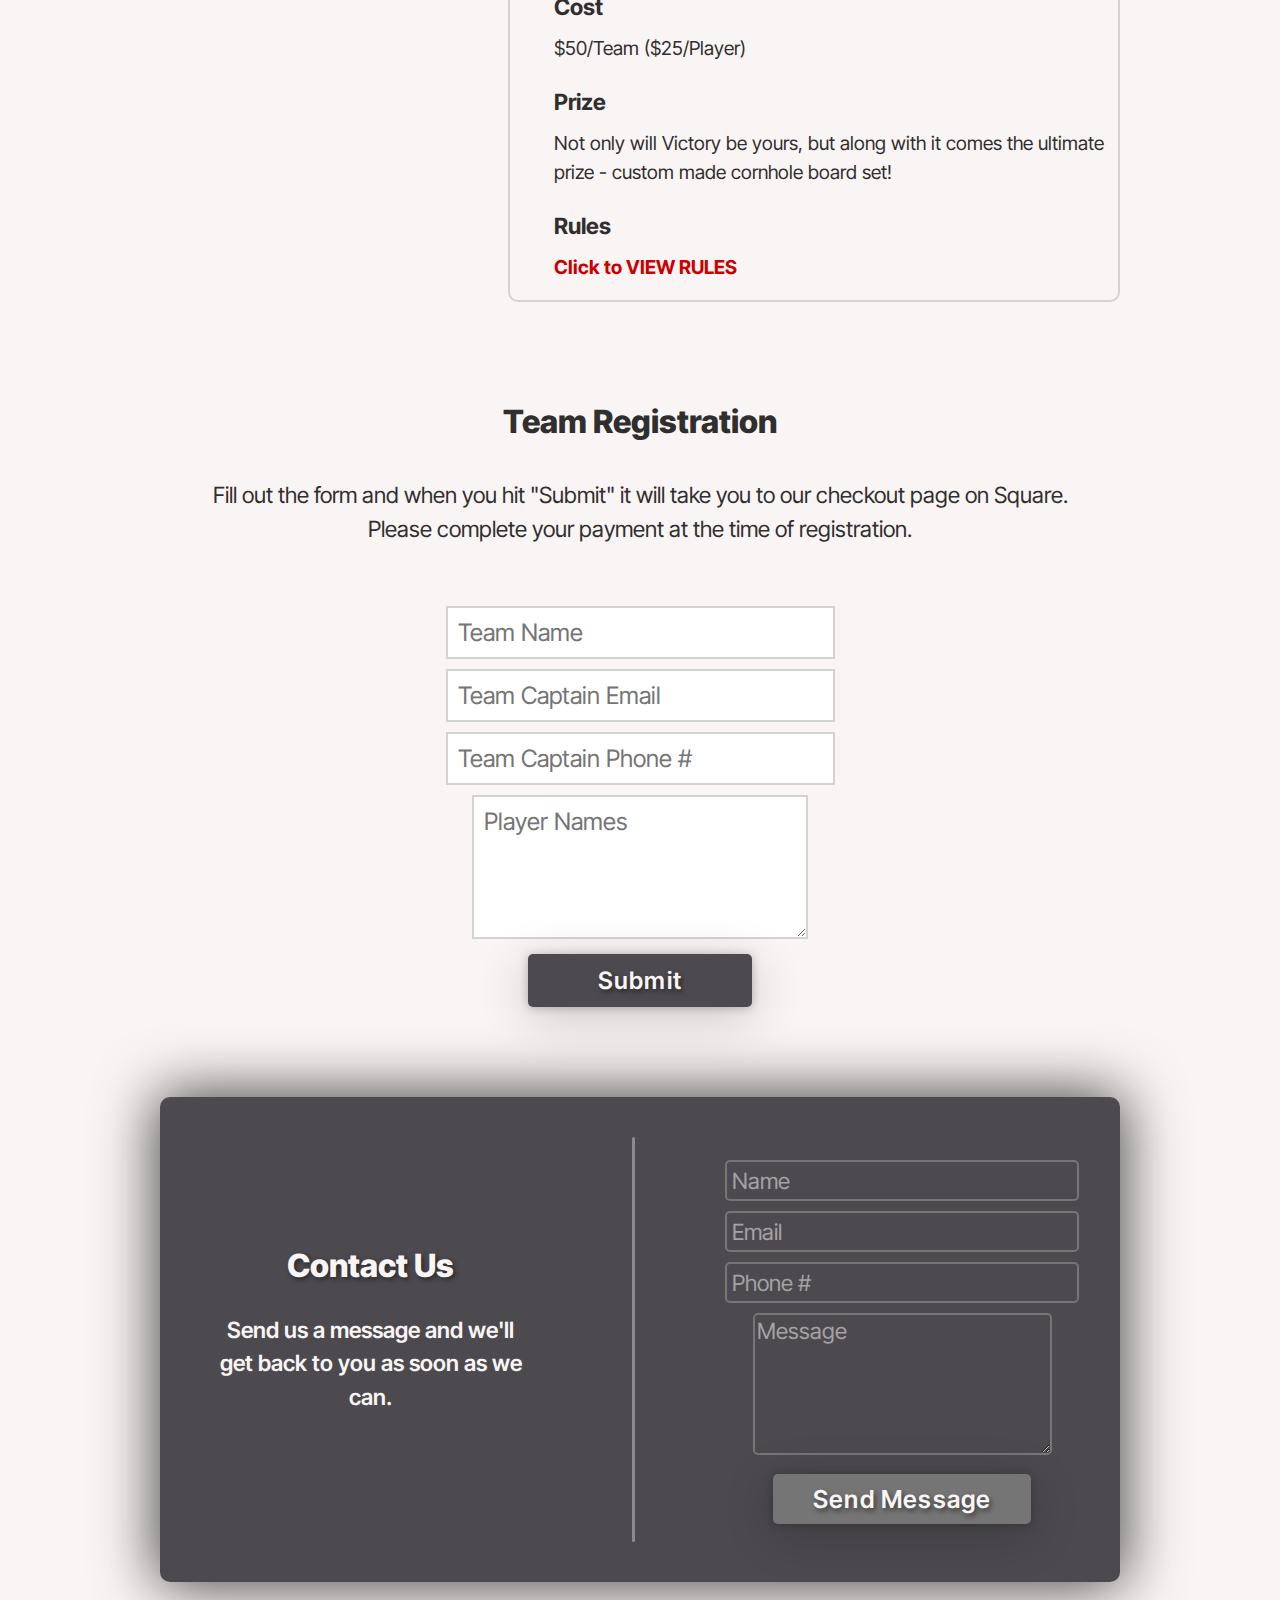
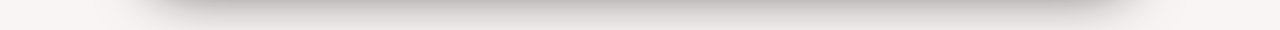
==== commit 5cf8da61: "Add files via upload" ====
--- a/index.html
+++ b/index.html
@@ -3,11 +3,18 @@
 <head>
     <meta charset="UTF-8">
     <meta name="viewport" content="width=device-width, initial-scale=1.0">
-    <link rel="stylesheet" href="styles.css">
-    <link rel="stylesheet" href="mq-styles.css">
+    <link rel="stylesheet" href="css/styles.css">
+    <link rel="stylesheet" href="css/mq-styles.css">
 
-    <title>LWC Cornhole Tournament</title>
-    <link rel="icon" href="11.png" type="image/icon type">
+    <link rel="icon" href="images/icon.png" type="image/icon type">
+
+    <title>Terrones Tournaments</title>
+    <meta name="title" content="Terrones Tournaments" />
+    <meta name="description" content="LWC Annual Cornhole Tournament - Register Now!" />
+    <meta property="og:type" content="website" />
+    <meta property="og:url" content="https://terronestournaments.com/" />
+    <meta property="og:title" content="Terrones Tournaments" />
+    <meta property="og:image" content="https://metatags.io/images/meta-tags.png" />
 
 
 </head>
@@ -15,7 +22,7 @@
         <header>
             <div class="content">
                 <div id="logo">
-                    <img src="logo-shadow.svg">
+                    <img src="images/logo-shadow.svg">
                 </div>
                 <div>
                     <h1>LWC First Annual Cornhole Tournament</h1>
@@ -24,19 +31,19 @@
         </header>
 
         <main>
-            <p id="main-p">We are excited to announce Living Way's first ever cornhole tournament! You can register your cornhole team below or find more information about the tournament. We are inviting specatators to join us. $5 entry fee, paid at the door. There will also be a concession stand for snacks and drinks!</p>
-            <p id="main-p">To register for your cornhole team, please read through all of the details and rules before registering your team.</p>
+            <p id="main-p">We are excited to announce Living Way's first ever cornhole tournament! You can register your cornhole team below or find more information about the tournament. We are inviting specatators to join us. Entry fee of $5, paid at the door. There will also be a concession stand for snacks and drinks!</p>
+            <p id="main-p">Before registering your cornhole team, please read through all the details and rules.</p>
 
             <section id="details">
                 <h2>Tournament Details</h2>
                 
                 <div id="details-div">
                     <div>
-                        <img src="details-img2.svg">
+                        <img src="images/details-img.svg">
                     </div>
                     <div id="details-content">
                         <ul>
-                            <li><h3>Date & Time</h3>Saturday, March 3rd @ 10am</li>
+                            <li><h3>Date & Time</h3>Deadline: March 3rd<br>Saturday, March 8th @ 10am</li>
                             <li><h3>Location</h3>Living Way Church<br>2200 Longmire Rd<br>Conroe, TX 77304</li>
                             <li><h3>Cost</h3>$50/Team ($25/Player)</li>
                             <li><h3>Prize</h3>Not only will Victory be yours, but along with it comes the ultimate prize - custom made cornhole board set!</li>
@@ -105,7 +112,7 @@
                         <input type="checkbox" name="botcheck" class="hidden" style="display: none;">
                     
                         <!-- Custom Confirmation / Success Page -->
-                        <!-- <input type="hidden" name="redirect" value="https://mywebsite.com/thanks.html"> -->
+                        <input type="hidden" name="redirect" value="/terrones-tournament/success/success.html">
                     
                         <button type="submit">Send Message</button>
                     
--- a/css/styles.css
+++ b/css/styles.css
@@ -0,0 +1,266 @@
+@import url('https://fonts.googleapis.com/css2?family=Inter+Tight:ital,wght@0,100..900;1,100..900&family=Anton&display=swap');
+
+
+body {
+    margin: 0;
+    padding: 0;
+    height: 100vh;
+    background-color: #faf5f5;
+    text-align: center;
+}
+
+header {
+    background-color: #263d36;
+    background-image: url("/images/background.svg");
+    background-position: center top;
+    background-repeat: no-repeat;
+    background-size: cover;
+    line-height: 1.2;
+    padding: 10vw 2em;
+    text-align: center;
+    display: flex;
+    flex-direction: column;
+    justify-content: center;
+    align-items: center;
+    height: 70vh;
+}
+
+
+main {
+    margin: 0 auto;
+    padding: 3em 1em;
+    max-width: 60em;
+    line-height: 1.5;
+    color: #302f2f;
+    font-family: "Inter Tight";
+}
+
+#main-p {
+    line-height: 2;
+}
+
+#logo img,
+#details img  {
+    max-width: 600px;
+}
+
+#logo img,
+#details img {
+    width: 100%;
+}
+
+#details img {
+    border-radius: 8px;
+}
+
+h1 {
+    font-size: 2.2rem;
+    margin-bottom: 1.3em;
+    color: #faf5f5;
+    /* font-family: "Anton"; */
+    font-family: "Inter Tight";
+    text-shadow: 4px 3px 5px rgba(0,0,0,0.5);
+}
+
+h2 {
+    margin-top: 1em;
+    margin-bottom: 1em;
+    padding-top: 1em;
+    text-align: left;
+    font-size: 1.8rem;
+    font-weight: 800;
+}
+
+p {
+    text-align: left;
+    max-width: 60em;
+    font-size: 1.2rem;
+}
+
+#details h2 {
+    margin-bottom: 1.7em;
+}
+
+#details-content {
+    background-color: #faf5f5;
+    padding: 2px 4px;
+    text-align: left;
+    border: 2px solid #d3d3d3;
+    border-radius: 10px;
+}
+
+ul {
+    list-style: none;
+}
+
+h3 {
+    margin-bottom: .20em;
+}
+
+li {
+    font-size: 1.2rem;
+}
+
+a {
+    color: #c00;
+    text-decoration: none;
+}
+
+#details,
+#form,
+#contact {
+    padding-bottom: 2rem;
+}
+
+#registration-form {
+    display: flex;
+    flex-direction: column;
+    align-items: center;
+    gap: 10px;
+}
+
+#team-name,
+#team-email,
+#team-phone,
+#team-players {
+    font-size: 1.2rem;
+    padding: 5px;
+    font-family: "Inter Tight";
+    border: 2px solid #d3d3d3;
+}
+
+#team-players {
+    width: 13em;
+    height: 5em;
+    color: #302f2f;
+}
+
+#team-players:focus,
+#team-name:focus,
+#team-email:focus,
+#team-phone:focus {
+    color: #302f2f;
+}
+
+/* #team-players input, select, textarea {
+    color: #302f2f;
+} */
+
+#form-div {
+    padding-top: 1em;
+}
+
+#form-div button {
+    background-color: #4c4a4e;
+    color: #faf5f5;
+    border-style: none;
+    border-radius: 5px;
+    padding: 10px 50px;
+    cursor: pointer;
+    font-family: "Inter Tight";
+    font-size: 1.3rem;
+    font-weight: 600;
+    letter-spacing: 1.2px;
+    margin-top: 5px;
+    box-shadow: 0 1px 10px 0 rgba(0,0,0,0.24),0 10px 50px 0 rgba(0,0,0,0.19);
+    text-shadow: 2px 3px 5px rgba(0,0,0,0.51);
+}
+
+#contact {
+    max-width: 60em;
+    margin: 0 auto;
+    display: flex;
+    flex-direction: column;
+    align-items: center;
+    gap: 0px;
+    background-color: #4c4a4e;
+    margin-top: 3em;
+    padding: 40px 5px;
+    border-radius: 10px;
+    font-size: 1.2rem;
+    color: #faf5f5;
+    font-weight: 600;
+    -webkit-box-shadow: 0px 0px 60px 3px rgba(0,0,0,0.75);
+    -moz-box-shadow: 0px 0px 60px 3px rgba(0,0,0,0.75);
+    box-shadow: 0px 0px 60px 3px rgba(0,0,0,0.75);
+       
+} 
+
+#contact h2 {
+    margin: 0;
+    padding-top: 0;
+    text-shadow: 2px 2px 5px rgba(0,0,0,0.51);
+}
+
+#contact h2,
+#contact p {
+    padding: 0 1em;
+    text-align: center;
+}
+
+#line {
+    background-color: #8b8b8a;
+    width: 90%;
+    height: 3px;
+    border-radius: 5px;
+    margin-bottom: 1em;
+}
+
+#contact-form input {
+    font-size: 1.2rem;
+    padding: 5px;
+    margin: 5px;
+    border-radius: 5px;
+    border: 2px solid ;
+    border: 2px solid #797574;
+    background-color: #4c4a4e;
+    color: #faf5f5;
+    font-family: "Inter Tight";
+}
+
+#contact-form textarea {
+    font-size: 1.2rem;
+    margin: 5px;
+    width: 13em;
+    height: 6em;
+    border-radius: 5px;
+    border: 2px solid #797574;
+    background-color: #4c4a4e;
+    color: #faf5f5;
+    font-family: "Inter Tight";
+}
+
+#contact-form input:focus,
+#contact-form textarea:focus {
+    color: #faf5f5;
+    font-size: 1.2rem;
+    background-color: #5e5d5f;
+    outline: none;
+    font-family: "Inter Tight";
+}
+
+#contact-form input::placeholder,
+#contact-form textarea::placeholder{
+    color: #a3a3a3;
+}
+
+#contact-form button {
+    background-color: #757575;
+    color: #faf5f5;
+    border-style: none;
+    border-radius: 5px;
+    padding: 10px 20px;
+    cursor: pointer;
+    font-family: "Inter Tight";
+    font-size: 1.3rem;
+    font-weight: 600;
+    letter-spacing: 1.2px;
+    margin-top: 5px;
+    box-shadow: 0 1px 10px 0 rgba(0,0,0,0.24),0 10px 50px 0 rgba(0,0,0,0.19);
+    text-shadow: 2px 3px 5px rgba(0,0,0,0.51);
+}
+
+#contact-form button:focus,
+#form-div button:focus {
+    outline: none;
+}--- a/css/mq-styles.css
+++ b/css/mq-styles.css
@@ -0,0 +1,108 @@
+@media screen and (min-width: 856px) {
+    header {
+        padding: 5vw 2em; /* Reduce top and bottom padding */
+        height: 80vh; /* Make the header less tall */
+    }
+
+    header h1 {
+        font-size: 3rem; /* Larger font size for bigger screens */
+    }
+
+    h2 {
+        font-size: 2rem;
+        text-align: center;
+    }
+
+    p {
+        font-size: 1.4rem;
+    }
+
+    #details-div {
+        display: flex;
+        justify-content: space-between; /* Even spacing between items */
+        align-items: flex-start; /* Align the top of the items */
+        gap: 10px;
+    }
+
+    #details-div img {
+        flex: 1; /* Allow the image to grow equally with the content */
+        max-width: 600px; /* Prevent it from exceeding 600px */
+        min-width: 300px; /* Prevent it from becoming too small */
+    }
+
+    #details-content {
+        flex: 1; /* Match the image's size */
+        max-width: 600px; /* Consistent size with the image */
+        width: 100%;
+        min-width: 300px; /* Prevent it from becoming too small */
+    }
+
+    #form p {
+        text-align: center;
+        max-width: 40em;
+        margin: 0 auto;
+        margin-bottom: 2em;
+    }
+
+    #team-name,
+    #team-email,
+    #team-phone,
+    #team-players {
+        font-size: 1.5rem;
+        padding: 10px;
+    }
+
+    #team-players {
+        width: 13em;
+        height: 5em;
+    }
+    #form-div button {
+        padding: 12px 70px;
+        font-size: 1.5em;
+    }
+
+    #contact {
+        flex-direction: row;
+        align-items: center;
+        justify-content: space-evenly;
+        gap: 5px;
+    }
+
+    #contact-content {
+        text-align: left;
+        max-width: 350px;
+    }
+
+    #line {
+        width: 3px;
+        height: 45vh; 
+        margin: 0 50px;
+    }
+
+    #contact-form {
+        font-size: 1.4rem;
+    }
+
+    #contact-form input {
+        font-size: 1.4rem;
+    }
+    #contact-form textarea {
+        font-size: 1.4rem;
+    }
+
+    #contact-form input:focus,
+    #contact-form textarea:focus {
+        font-size: 1.4rem;
+    }
+
+    #contact-form button {
+        padding: 10px 40px;
+        font-size: 1.1em;
+    }
+}
+
+@media screen and (min-width: 900px) {
+    h3 {
+        margin-bottom: .46em;
+    }
+}